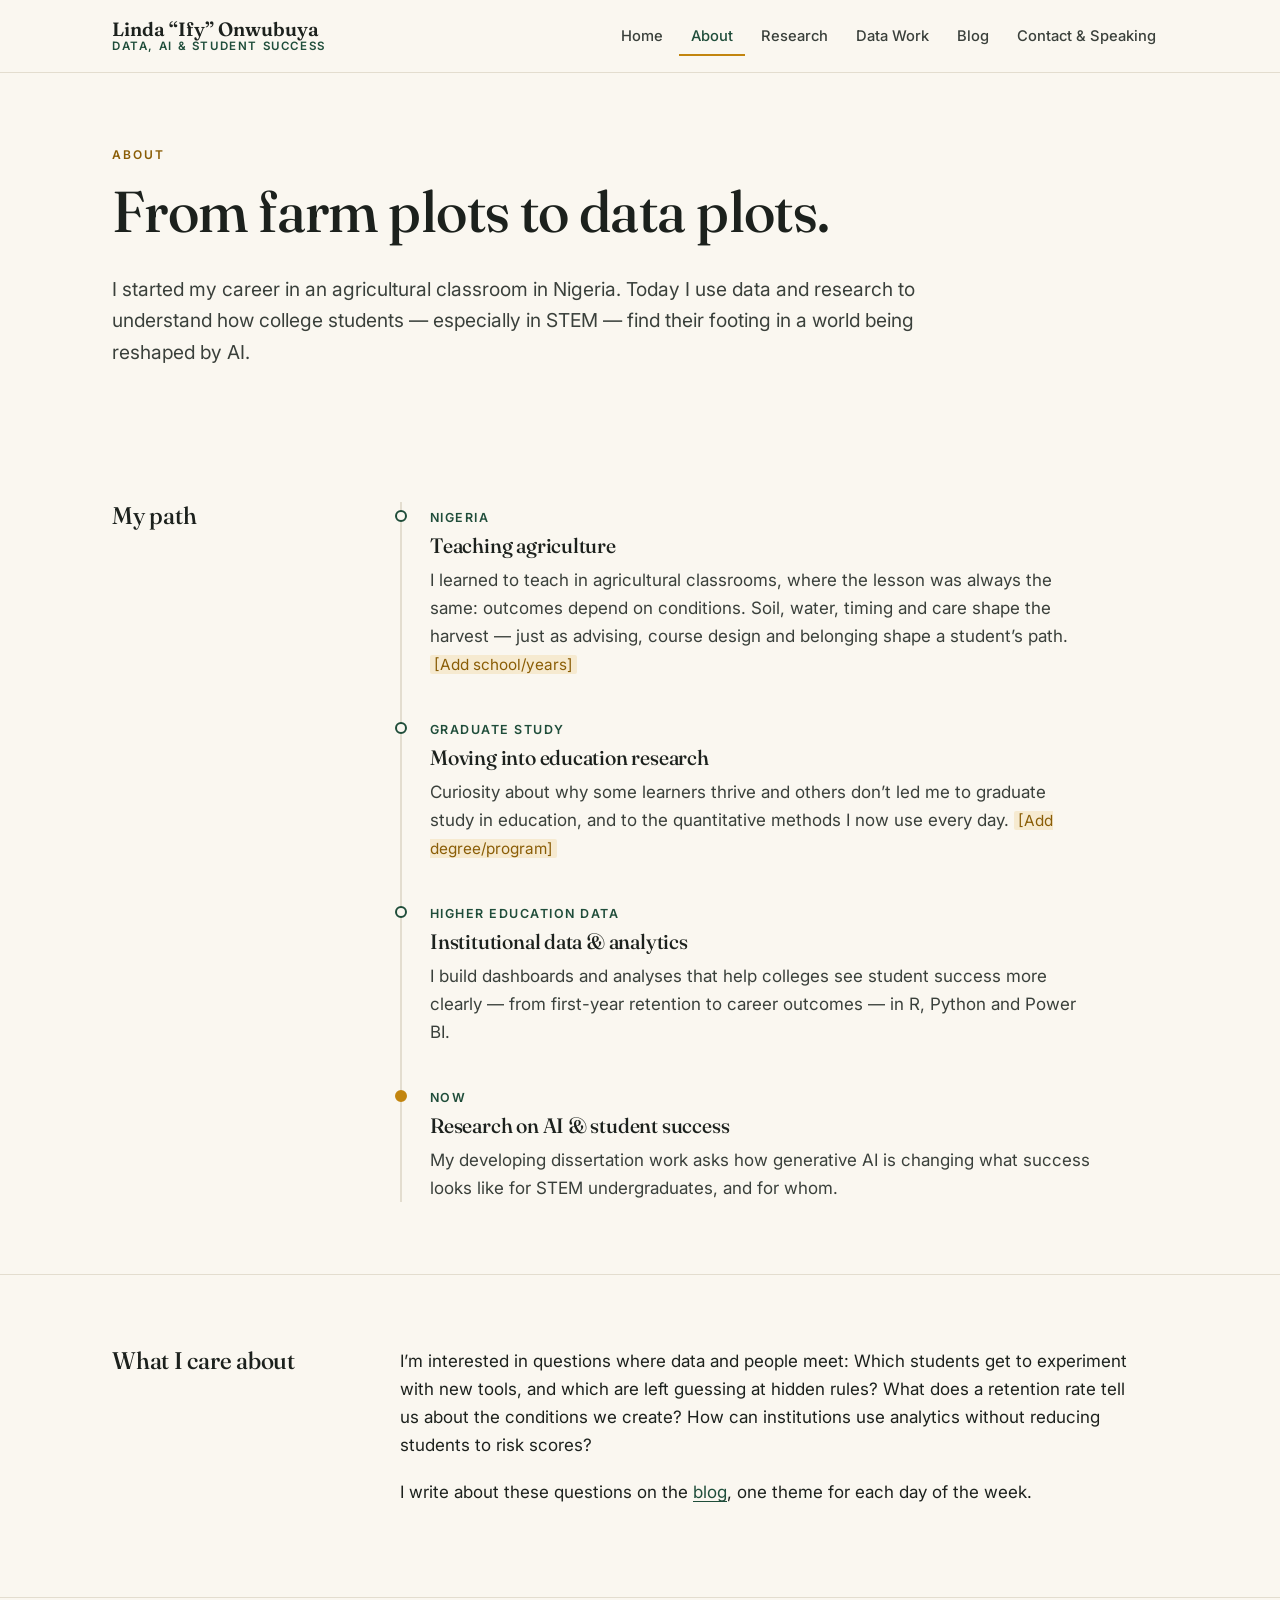
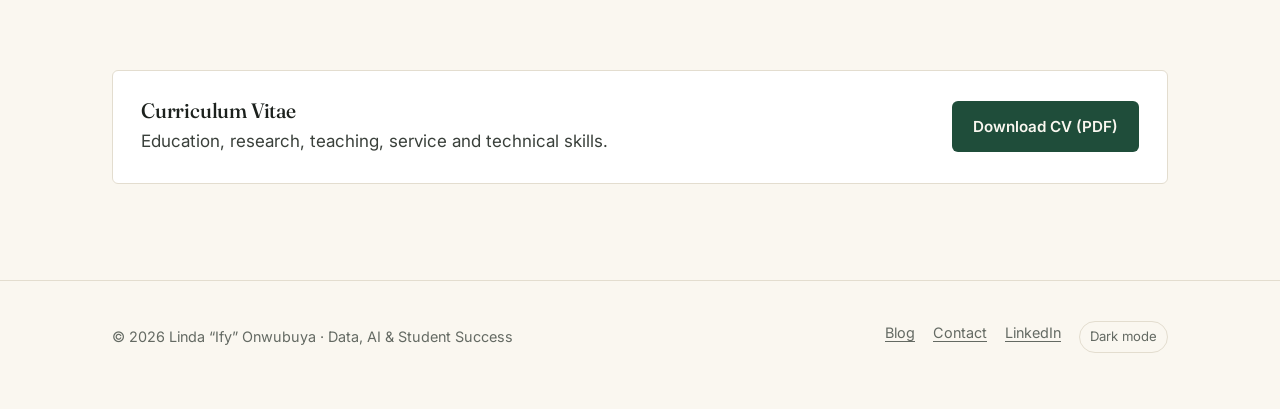
==== about.html @ b6c1badb "Build personal academic site with weekday-themed blog Six pages (Home, About, Research, Data Work, B" ====
<!doctype html>
<html lang="en">
<head>
<meta charset="utf-8">
<meta name="viewport" content="width=device-width, initial-scale=1">
<title>About · Linda “Ify” Onwubuya</title>
<meta name="description" content="From teaching agriculture in Nigeria to higher education data and research.">
<link rel="preconnect" href="https://fonts.googleapis.com">
<link rel="preconnect" href="https://fonts.gstatic.com" crossorigin>
<link href="https://fonts.googleapis.com/css2?family=Fraunces:ital,opsz,wght@0,9..144,400;0,9..144,500;0,9..144,600;1,9..144,400&family=Inter:wght@400;500;600&display=swap" rel="stylesheet">
<link rel="stylesheet" href="assets/css/style.css">
<link rel="icon" href="assets/img/favicon.svg" type="image/svg+xml">
</head>
<body>
<a class="skip" href="#main">Skip to content</a>
<header class="site-header">
  <div class="wrap">
    <a class="brand" href="index.html">
      <span class="brand-name">Linda “Ify” Onwubuya</span>
      <span class="brand-tag">Data, AI &amp; Student Success</span>
    </a>
    <button class="nav-toggle" aria-expanded="false" aria-controls="site-nav">Menu</button>
    <nav class="nav" id="site-nav" aria-label="Main">
      <a href="index.html">Home</a>
      <a href="about.html" aria-current="page">About</a>
      <a href="research.html">Research</a>
      <a href="data.html">Data Work</a>
      <a href="blog.html">Blog</a>
      <a href="contact.html">Contact & Speaking</a>
    </nav>
  </div>
</header>
<main id="main">

<section class="page-head">
  <div class="wrap">
    <p class="eyebrow">About</p>
    <h1>From farm plots to data plots.</h1>
    <p class="lede">I started my career in an agricultural classroom in Nigeria. Today I use data and research to understand how college students — especially in STEM — find their footing in a world being reshaped by AI.</p>
  </div>
</section>

<section class="section">
  <div class="wrap split">
    <div><h2>My path</h2></div>
    <div>
      <ol class="timeline">
        <li>
          <span class="place">Nigeria</span>
          <h3>Teaching agriculture</h3>
          <p>I learned to teach in agricultural classrooms, where the lesson was always the same: outcomes depend on conditions. Soil, water, timing and care shape the harvest — just as advising, course design and belonging shape a student’s path. <span class="placeholder">[Add school/years]</span></p>
        </li>
        <li>
          <span class="place">Graduate study</span>
          <h3>Moving into education research</h3>
          <p>Curiosity about why some learners thrive and others don’t led me to graduate study in education, and to the quantitative methods I now use every day. <span class="placeholder">[Add degree/program]</span></p>
        </li>
        <li>
          <span class="place">Higher education data</span>
          <h3>Institutional data &amp; analytics</h3>
          <p>I build dashboards and analyses that help colleges see student success more clearly — from first-year retention to career outcomes — in R, Python and Power BI.</p>
        </li>
        <li>
          <span class="place">Now</span>
          <h3>Research on AI &amp; student success</h3>
          <p>My developing dissertation work asks how generative AI is changing what success looks like for STEM undergraduates, and for whom.</p>
        </li>
      </ol>
    </div>
  </div>
</section>

<section class="section">
  <div class="wrap split">
    <div><h2>What I care about</h2></div>
    <div class="prose">
      <p>I’m interested in questions where data and people meet: Which students get to experiment with new tools, and which are left guessing at hidden rules? What does a retention rate tell us about the conditions we create? How can institutions use analytics without reducing students to risk scores?</p>
      <p>I write about these questions on the <a href="blog.html">blog</a>, one theme for each day of the week.</p>
    </div>
  </div>
</section>

<section class="section">
  <div class="wrap">
    <div class="callout">
      <div>
        <h3>Curriculum Vitae</h3>
        <p>Education, research, teaching, service and technical skills.</p>
      </div>
      <a class="btn btn-primary" href="assets/cv/Onwubuya-CV.pdf" download>Download CV (PDF)</a>
    </div>
  </div>
</section>
</main>
<footer class="site-footer">
  <div class="wrap">
    <span>© <span id="year">2026</span> Linda “Ify” Onwubuya · Data, AI &amp; Student Success</span>
    <div class="foot-links">
      <a href="blog.html">Blog</a>
      <a href="contact.html">Contact</a>
      <a href="https://www.linkedin.com/in/your-profile" rel="noopener">LinkedIn</a>
      <button class="theme-btn" type="button">Dark mode</button>
    </div>
  </div>
</footer>
<script src="assets/js/posts.js"></script>
<script src="assets/js/main.js"></script>
</body>
</html>
---- assets/css/style.css ----
/* ==========================================================================
   Data, AI & Student Success — Linda "Ify" Onwubuya
   Editorial, journal-like styles. Deep green + warm amber on off-white.
   ========================================================================== */

:root {
  --bg: #FAF7F0;
  --surface: #FFFFFF;
  --ink: #1C211D;
  --ink-soft: #3A403B;
  --muted: #646A63;
  --rule: #E3DDCF;
  --green: #1F4D3A;
  --green-deep: #163A2B;
  --green-tint: #E5EDE7;
  --amber: #C2850F;
  --amber-ink: #8A5D06;
  --amber-tint: #F6EAD0;
  --focus: #C2850F;

  /* Theme tags — one per weekday */
  --t-ai: #2F5D8A;          /* Mon */
  --t-success: #1F6B4A;     /* Tue */
  --t-career: #B0601C;      /* Wed */
  --t-assessment: #6A4C98;  /* Thu */
  --t-equity: #A3304A;      /* Fri */
  --t-methods: #2F7476;     /* Sat */
  --t-reflections: #857226; /* Sun */
  --tag-tint: 12%;

  --serif: "Fraunces", Georgia, "Times New Roman", serif;
  --sans: "Inter", system-ui, -apple-system, "Segoe UI", Roboto, sans-serif;
  --measure: 68ch;
  --wrap: 1120px;
  --radius: 6px;
  color-scheme: light;
}

@media (prefers-color-scheme: dark) {
  :root:not([data-theme="light"]) {
    --bg: #141815;
    --surface: #1B201C;
    --ink: #ECE8DE;
    --ink-soft: #D3CFC4;
    --muted: #A4A99F;
    --rule: #2E352F;
    --green: #8CC3A6;
    --green-deep: #A9D5BC;
    --green-tint: #1F2E25;
    --amber: #E3A93A;
    --amber-ink: #EBB957;
    --amber-tint: #33291A;
    --t-ai: #7FA9D6;
    --t-success: #6FC198;
    --t-career: #E3975A;
    --t-assessment: #B39BE0;
    --t-equity: #E07F94;
    --t-methods: #6FC0C2;
    --t-reflections: #CDB860;
    --tag-tint: 18%;
    color-scheme: dark;
  }
}
:root[data-theme="dark"] {
  --bg: #141815;
  --surface: #1B201C;
  --ink: #ECE8DE;
  --ink-soft: #D3CFC4;
  --muted: #A4A99F;
  --rule: #2E352F;
  --green: #8CC3A6;
  --green-deep: #A9D5BC;
  --green-tint: #1F2E25;
  --amber: #E3A93A;
  --amber-ink: #EBB957;
  --amber-tint: #33291A;
  --t-ai: #7FA9D6;
  --t-success: #6FC198;
  --t-career: #E3975A;
  --t-assessment: #B39BE0;
  --t-equity: #E07F94;
  --t-methods: #6FC0C2;
  --t-reflections: #CDB860;
  --tag-tint: 18%;
  color-scheme: dark;
}

/* ---------- Base ---------- */
*, *::before, *::after { box-sizing: border-box; }
html { -webkit-text-size-adjust: 100%; scroll-behavior: smooth; }
body {
  margin: 0;
  background: var(--bg);
  color: var(--ink);
  font-family: var(--sans);
  font-size: 17px;
  line-height: 1.65;
  -webkit-font-smoothing: antialiased;
}
img, svg { max-width: 100%; display: block; }
a { color: var(--green); text-decoration-thickness: 1px; text-underline-offset: 3px; }
a:hover { color: var(--amber-ink); }
:focus-visible { outline: 2px solid var(--focus); outline-offset: 3px; border-radius: 2px; }

h1, h2, h3, h4 {
  font-family: var(--serif);
  font-weight: 500;
  line-height: 1.15;
  letter-spacing: -0.01em;
  color: var(--ink);
  margin: 0 0 .5em;
  font-variation-settings: "opsz" 72;
}
h1 { font-size: clamp(2.2rem, 5vw, 3.6rem); }
h2 { font-size: clamp(1.6rem, 3vw, 2.1rem); }
h3 { font-size: 1.3rem; }
p { margin: 0 0 1.1em; }

.wrap { max-width: var(--wrap); margin: 0 auto; padding: 0 16px; }
@media (min-width: 720px) { .wrap { padding: 0 32px; } }

.skip { position: absolute; left: -999px; top: 0; background: var(--green); color: #fff; padding: 8px 12px; z-index: 10; }
.skip:focus { left: 8px; top: 8px; }

/* ---------- Header ---------- */
.site-header { border-bottom: 1px solid var(--rule); background: var(--bg); position: sticky; top: 0; z-index: 5; }
.site-header .wrap { display: flex; align-items: center; justify-content: space-between; gap: 16px; min-height: 72px; }
.brand { text-decoration: none; color: var(--ink); display: flex; flex-direction: column; line-height: 1.15; }
.brand-name { font-family: var(--serif); font-size: 1.2rem; font-weight: 600; }
.brand-tag { font-size: .72rem; letter-spacing: .14em; text-transform: uppercase; color: var(--green); font-weight: 600; }
.brand:hover { color: var(--ink); }

.nav { display: flex; gap: 4px; align-items: center; }
.nav a {
  text-decoration: none; color: var(--ink-soft); font-size: .92rem; font-weight: 500;
  padding: 8px 12px; border-radius: var(--radius);
}
.nav a:hover { color: var(--green); background: var(--green-tint); }
.nav a[aria-current="page"] { color: var(--green); box-shadow: inset 0 -2px 0 var(--amber); border-radius: 0; }

.nav-toggle {
  display: none; background: none; border: 1px solid var(--rule); color: var(--ink);
  padding: 8px 12px; border-radius: var(--radius); font: inherit; font-size: .9rem; cursor: pointer;
}
@media (max-width: 860px) {
  .nav-toggle { display: inline-block; }
  .nav {
    display: none; position: absolute; top: 72px; left: 0; right: 0; flex-direction: column; align-items: stretch;
    background: var(--bg); border-bottom: 1px solid var(--rule); padding: 8px 16px 16px;
  }
  .nav.open { display: flex; }
  .nav a[aria-current="page"] { box-shadow: inset 3px 0 0 var(--amber); }
}

/* ---------- Sections ---------- */
main { display: block; }
.section { padding: 72px 0; }
.section + .section { border-top: 1px solid var(--rule); }
.section-tight { padding: 48px 0; }
.eyebrow {
  font-size: .75rem; font-weight: 600; letter-spacing: .16em; text-transform: uppercase;
  color: var(--amber-ink); margin: 0 0 14px;
}
.lede { font-size: 1.2rem; color: var(--ink-soft); max-width: var(--measure); }
.prose { max-width: var(--measure); }
.prose h2 { margin-top: 1.6em; }
.prose h3 { margin-top: 1.4em; }
.muted { color: var(--muted); }
.small { font-size: .88rem; }

.page-head { padding: 72px 0 40px; }
.page-head h1 { max-width: 20ch; }
.page-head .lede { margin-top: 12px; }

/* ---------- Hero ---------- */
.hero { padding: 88px 0 72px; }
.hero h1 { max-width: 18ch; font-weight: 400; }
.hero h1 em { font-style: italic; color: var(--green); }
.hero-grid { display: grid; gap: 48px; align-items: end; }
@media (min-width: 900px) { .hero-grid { grid-template-columns: 1.6fr 1fr; } }
.hero-aside { border-left: 2px solid var(--amber); padding-left: 20px; color: var(--ink-soft); }
.hero-aside p:last-child { margin-bottom: 0; }

/* ---------- Buttons ---------- */
.btn {
  display: inline-flex; align-items: center; gap: 8px; font: inherit; font-weight: 600; font-size: .95rem;
  text-decoration: none; padding: 12px 20px; border-radius: var(--radius); border: 1px solid transparent; cursor: pointer;
}
.btn-primary { background: var(--green); color: var(--bg); }
.btn-primary:hover { background: var(--green-deep); color: var(--bg); }
.btn-ghost { border-color: var(--rule); color: var(--ink); background: transparent; }
.btn-ghost:hover { border-color: var(--green); color: var(--green); }
.btn-row { display: flex; flex-wrap: wrap; gap: 12px; margin-top: 28px; }

/* ---------- Theme tags (signature) ---------- */
.tag {
  --c: var(--green);
  display: inline-flex; align-items: center; gap: 6px; white-space: nowrap;
  font-size: .72rem; font-weight: 600; letter-spacing: .04em; text-transform: uppercase;
  color: var(--c); background: color-mix(in srgb, var(--c) var(--tag-tint), transparent);
  padding: 4px 9px 4px 8px; border-radius: 3px; text-decoration: none; line-height: 1.3;
}
.tag::before { content: ""; width: 7px; height: 7px; border-radius: 50%; background: var(--c); flex: none; }
.tag[data-theme="ai"]          { --c: var(--t-ai); }
.tag[data-theme="success"]     { --c: var(--t-success); }
.tag[data-theme="career"]      { --c: var(--t-career); }
.tag[data-theme="assessment"]  { --c: var(--t-assessment); }
.tag[data-theme="equity"]      { --c: var(--t-equity); }
.tag[data-theme="methods"]     { --c: var(--t-methods); }
.tag[data-theme="reflections"] { --c: var(--t-reflections); }

/* Weekday rhythm strip */
.rhythm { display: grid; grid-template-columns: repeat(7, minmax(0, 1fr)); gap: 0; border-top: 1px solid var(--rule); border-bottom: 1px solid var(--rule); }
.rhythm a {
  --c: var(--green);
  display: block; padding: 18px 12px 16px; text-decoration: none; color: var(--ink);
  border-top: 4px solid var(--c); border-right: 1px solid var(--rule); transition: background .15s;
}
.rhythm a:last-child { border-right: 0; }
.rhythm a:hover { background: color-mix(in srgb, var(--c) 8%, transparent); color: var(--ink); }
.rhythm .day { display: block; font-size: .7rem; letter-spacing: .14em; text-transform: uppercase; color: var(--muted); font-weight: 600; }
.rhythm .theme { display: block; font-family: var(--serif); font-size: 1rem; line-height: 1.25; margin-top: 6px; }
.rhythm a[data-theme="ai"] { --c: var(--t-ai); }
.rhythm a[data-theme="success"] { --c: var(--t-success); }
.rhythm a[data-theme="career"] { --c: var(--t-career); }
.rhythm a[data-theme="assessment"] { --c: var(--t-assessment); }
.rhythm a[data-theme="equity"] { --c: var(--t-equity); }
.rhythm a[data-theme="methods"] { --c: var(--t-methods); }
.rhythm a[data-theme="reflections"] { --c: var(--t-reflections); }
@media (max-width: 820px) {
  .rhythm { grid-template-columns: 1fr; }
  .rhythm a { border-top: 0; border-left: 4px solid var(--c); border-right: 0; border-bottom: 1px solid var(--rule); display: flex; gap: 16px; align-items: baseline; padding: 12px 14px; }
  .rhythm a:last-child { border-bottom: 0; }
  .rhythm .day { width: 3.5em; flex: none; }
  .rhythm .theme { margin-top: 0; }
}

/* ---------- Post cards / list ---------- */
.section-head { display: flex; justify-content: space-between; align-items: baseline; gap: 16px; flex-wrap: wrap; margin-bottom: 32px; }
.section-head h2 { margin: 0; }
.section-head a { font-size: .92rem; font-weight: 600; text-decoration: none; }

.cards { display: grid; gap: 32px; }
@media (min-width: 760px) { .cards-3 { grid-template-columns: repeat(3, 1fr); } .cards-2 { grid-template-columns: repeat(2, 1fr); } }

.post-card { display: flex; flex-direction: column; gap: 12px; padding-top: 20px; border-top: 1px solid var(--ink); }
.post-card h3 { margin: 0; font-size: 1.35rem; }
.post-card h3 a { color: var(--ink); text-decoration: none; }
.post-card h3 a:hover { color: var(--green); }
.post-card p { margin: 0; color: var(--ink-soft); font-size: .96rem; }
.meta { display: flex; flex-wrap: wrap; align-items: center; gap: 10px; font-size: .82rem; color: var(--muted); }

.post-list { list-style: none; margin: 0; padding: 0; }
.post-row { display: grid; gap: 8px 32px; padding: 28px 0; border-bottom: 1px solid var(--rule); }
.post-row:first-child { border-top: 1px solid var(--rule); }
@media (min-width: 760px) { .post-row { grid-template-columns: 170px 1fr; } }
.post-row .when { font-size: .85rem; color: var(--muted); padding-top: 4px; }
.post-row .when strong { display: block; color: var(--ink-soft); font-weight: 600; }
.post-row h3 { margin: 8px 0 6px; font-size: 1.45rem; }
.post-row h3 a { color: var(--ink); text-decoration: none; }
.post-row h3 a:hover { color: var(--green); }
.post-row p { margin: 0; color: var(--ink-soft); max-width: 62ch; }

/* Filter chips */
.filters { display: flex; flex-wrap: wrap; gap: 8px; margin: 0 0 36px; padding: 0; list-style: none; }
.chip {
  --c: var(--ink);
  font: inherit; font-size: .85rem; font-weight: 500; cursor: pointer;
  display: inline-flex; align-items: center; gap: 8px;
  padding: 7px 14px; border-radius: 999px; border: 1px solid var(--rule); background: var(--surface); color: var(--ink-soft);
}
.chip .dot { width: 8px; height: 8px; border-radius: 50%; background: var(--c); }
.chip .d { font-size: .7rem; letter-spacing: .1em; text-transform: uppercase; color: var(--muted); }
.chip:hover { border-color: var(--c); }
.chip[aria-pressed="true"] { background: var(--c); border-color: var(--c); color: var(--bg); }
.chip[aria-pressed="true"] .dot { background: var(--bg); }
.chip[aria-pressed="true"] .d { color: var(--bg); opacity: .8; }
.chip[data-theme="all"] { --c: var(--green); }
.chip[data-theme="ai"] { --c: var(--t-ai); }
.chip[data-theme="success"] { --c: var(--t-success); }
.chip[data-theme="career"] { --c: var(--t-career); }
.chip[data-theme="assessment"] { --c: var(--t-assessment); }
.chip[data-theme="equity"] { --c: var(--t-equity); }
.chip[data-theme="methods"] { --c: var(--t-methods); }
.chip[data-theme="reflections"] { --c: var(--t-reflections); }
.filter-status { font-size: .9rem; color: var(--muted); margin: -20px 0 16px; min-height: 1.5em; }

/* ---------- Article ---------- */
.article-head { padding: 64px 0 24px; max-width: var(--measure); }
.article-head h1 { font-size: clamp(2rem, 4.5vw, 3rem); }
.article-body { max-width: var(--measure); padding-bottom: 72px; font-size: 1.06rem; }
.article-body h2 { font-size: 1.55rem; margin-top: 1.8em; }
.article-body blockquote {
  margin: 1.6em 0; padding: 4px 0 4px 20px; border-left: 3px solid var(--amber);
  font-family: var(--serif); font-size: 1.25rem; line-height: 1.45; color: var(--ink);
}
.article-body ul { padding-left: 1.2em; }
.article-body li { margin-bottom: .4em; }
.article-foot { border-top: 1px solid var(--rule); padding-top: 24px; display: flex; justify-content: space-between; flex-wrap: wrap; gap: 12px; }

/* ---------- Two-column + lists ---------- */
.split { display: grid; gap: 48px; }
@media (min-width: 900px) { .split { grid-template-columns: 240px 1fr; } .split > :first-child { position: sticky; top: 100px; align-self: start; } }
.split h2 { font-size: 1.5rem; }

.entries { list-style: none; margin: 0; padding: 0; }
.entries li { padding: 18px 0; border-bottom: 1px solid var(--rule); }
.entries li:first-child { padding-top: 0; }
.entries .yr { font-size: .8rem; font-weight: 600; letter-spacing: .08em; color: var(--amber-ink); display: block; margin-bottom: 4px; }
.entries .title { font-family: var(--serif); font-size: 1.12rem; color: var(--ink); }
.entries .venue { color: var(--muted); font-size: .92rem; display: block; margin-top: 4px; }
.status {
  display: inline-block; font-size: .7rem; font-weight: 600; letter-spacing: .08em; text-transform: uppercase;
  border: 1px solid var(--rule); color: var(--muted); padding: 1px 7px; border-radius: 3px; margin-left: 6px; vertical-align: 2px;
}
.placeholder { background: var(--amber-tint); color: var(--amber-ink); padding: 0 4px; border-radius: 2px; font-size: .9em; }

/* Timeline (About) */
.timeline { list-style: none; margin: 0; padding: 0; border-left: 2px solid var(--rule); }
.timeline li { position: relative; padding: 0 0 36px 28px; }
.timeline li::before {
  content: ""; position: absolute; left: -7px; top: 8px; width: 12px; height: 12px; border-radius: 50%;
  background: var(--bg); border: 2px solid var(--green);
}
.timeline li:last-child { padding-bottom: 0; }
.timeline li:last-child::before { background: var(--amber); border-color: var(--amber); }
.timeline .place { font-size: .78rem; font-weight: 600; letter-spacing: .12em; text-transform: uppercase; color: var(--green); }
.timeline h3 { margin: 4px 0 8px; }
.timeline p { color: var(--ink-soft); margin: 0; max-width: 60ch; }

/* Callout */
.callout {
  background: var(--surface); border: 1px solid var(--rule); border-radius: var(--radius); padding: 28px;
  display: flex; flex-wrap: wrap; gap: 20px; justify-content: space-between; align-items: center;
}
.callout h3 { margin: 0 0 4px; }
.callout p { margin: 0; color: var(--ink-soft); }

/* ---------- Project cards (Data Work) ---------- */
.project { background: var(--surface); border: 1px solid var(--rule); border-radius: var(--radius); overflow: hidden; display: flex; flex-direction: column; }
.project-fig { border-bottom: 1px solid var(--rule); padding: 20px 20px 12px; background: var(--bg); }
.project-fig svg { width: 100%; height: auto; }
.project-body { padding: 24px; display: flex; flex-direction: column; gap: 12px; flex: 1; }
.project-body h3 { margin: 0; }
.project-body p { margin: 0; color: var(--ink-soft); font-size: .96rem; }
.tools { display: flex; flex-wrap: wrap; gap: 6px; }
.tool { font-size: .75rem; font-weight: 600; padding: 3px 8px; border-radius: 3px; background: var(--green-tint); color: var(--green); }
.project dl { margin: 4px 0 0; display: grid; grid-template-columns: auto 1fr; gap: 4px 12px; font-size: .86rem; }
.project dt { color: var(--muted); }
.project dd { margin: 0; color: var(--ink-soft); }
.project-links { margin-top: auto; padding-top: 8px; display: flex; gap: 16px; font-size: .9rem; font-weight: 600; }
.project-links a { text-decoration: none; }
.project-links a:hover { text-decoration: underline; }

/* Chart text inside SVG figures */
.fig-label { font: 600 11px var(--sans); fill: var(--muted); letter-spacing: .04em; }
.fig-value { font: 600 11px var(--sans); fill: var(--ink-soft); }
.fig-axis { stroke: var(--rule); stroke-width: 1; }
.fig-green { fill: var(--green); }
.fig-amber { fill: var(--amber); }
.fig-line-green { stroke: var(--green); }
.fig-line-amber { stroke: var(--amber); }
.fig-soft { fill: var(--green-tint); }

/* ---------- Topics (Contact) ---------- */
.topics { display: grid; gap: 0; counter-reset: t; }
@media (min-width: 760px) { .topics { grid-template-columns: repeat(2, 1fr); column-gap: 48px; } }
.topic { padding: 22px 0; border-top: 1px solid var(--rule); counter-increment: t; }
.topic h3 { margin: 0 0 6px; font-size: 1.2rem; }
.topic h3::before { content: counter(t, decimal-leading-zero); font-family: var(--sans); font-size: .75rem; font-weight: 600; color: var(--amber-ink); margin-right: 10px; letter-spacing: .08em; vertical-align: 3px; }
.topic p { margin: 0; color: var(--ink-soft); font-size: .96rem; }

.contact-list { list-style: none; margin: 0; padding: 0; }
.contact-list li { display: grid; grid-template-columns: 110px 1fr; gap: 12px; padding: 14px 0; border-bottom: 1px solid var(--rule); }
.contact-list .k { font-size: .78rem; font-weight: 600; letter-spacing: .12em; text-transform: uppercase; color: var(--muted); padding-top: 3px; }
.contact-list a { word-break: break-word; }

/* ---------- Footer ---------- */
.site-footer { border-top: 1px solid var(--rule); padding: 40px 0 56px; margin-top: 24px; font-size: .9rem; color: var(--muted); }
.site-footer .wrap { display: flex; flex-wrap: wrap; justify-content: space-between; gap: 16px; align-items: center; }
.site-footer a { color: var(--muted); }
.site-footer a:hover { color: var(--green); }
.foot-links { display: flex; gap: 18px; flex-wrap: wrap; }
.theme-btn { background: none; border: 1px solid var(--rule); color: var(--muted); font: inherit; font-size: .82rem; padding: 4px 10px; border-radius: 999px; cursor: pointer; }
.theme-btn:hover { color: var(--green); border-color: var(--green); }

@media (prefers-reduced-motion: reduce) { html { scroll-behavior: auto; } * { transition: none !important; } }
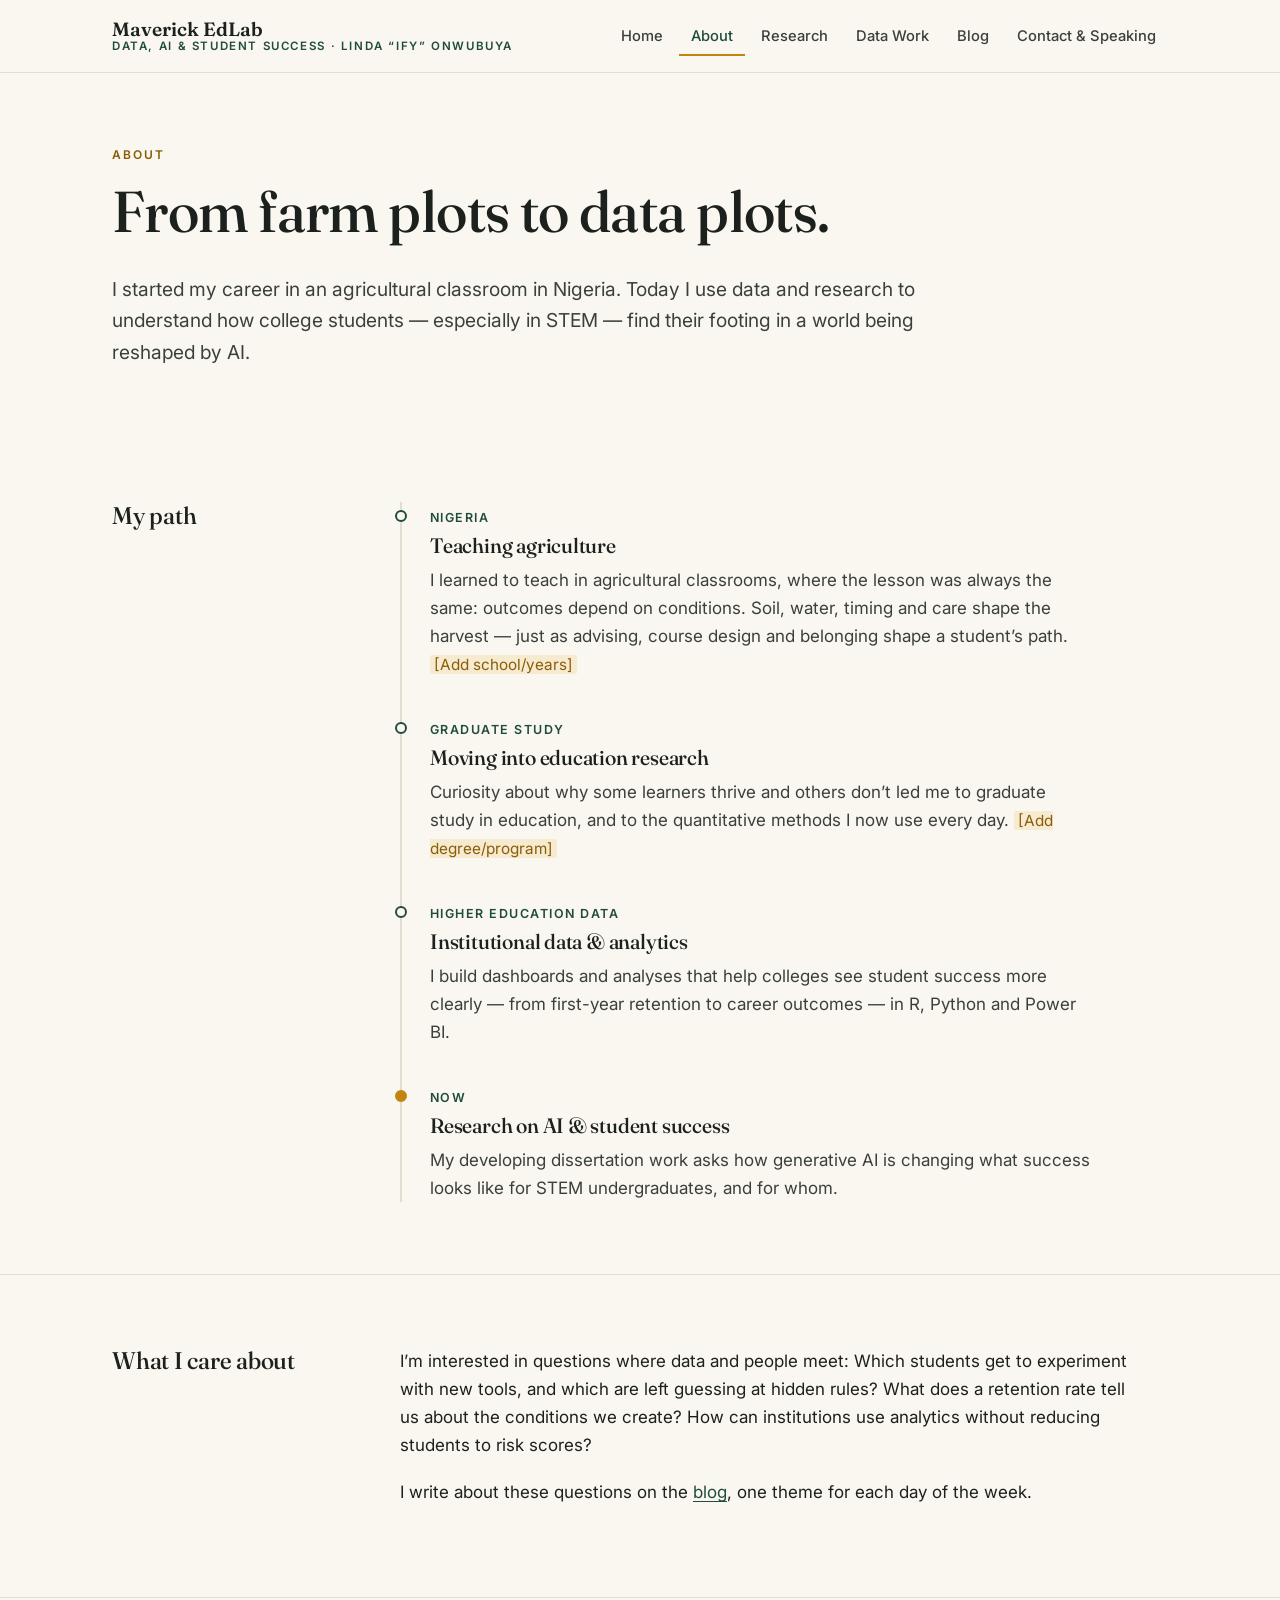
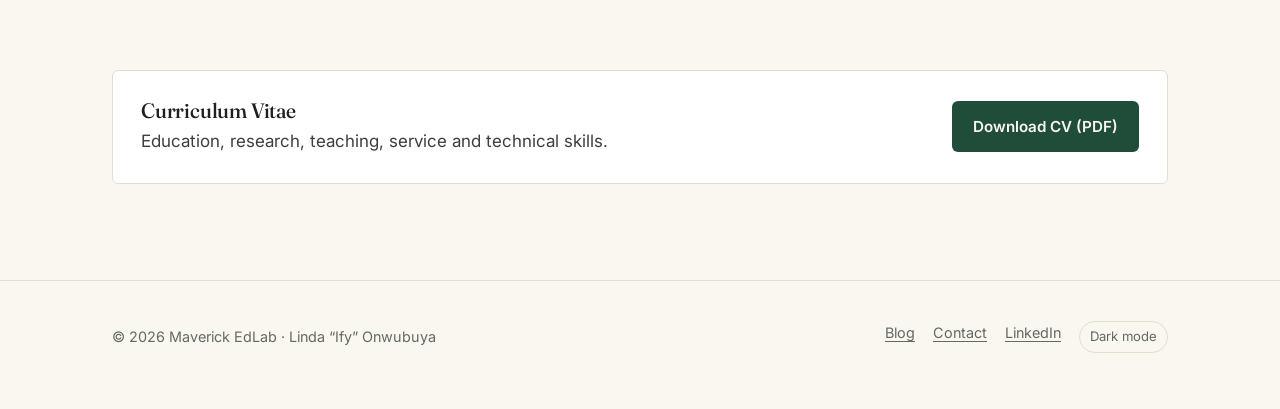
==== commit 466558c7: "Rebrand site as Maverick EdLab Header, page titles, footer, favicon and README now use the Maverick " ====
--- a/about.html
+++ b/about.html
@@ -3,7 +3,7 @@
 <head>
 <meta charset="utf-8">
 <meta name="viewport" content="width=device-width, initial-scale=1">
-<title>About · Linda “Ify” Onwubuya</title>
+<title>About · Maverick EdLab</title>
 <meta name="description" content="From teaching agriculture in Nigeria to higher education data and research.">
 <link rel="preconnect" href="https://fonts.googleapis.com">
 <link rel="preconnect" href="https://fonts.gstatic.com" crossorigin>
@@ -16,8 +16,8 @@
 <header class="site-header">
   <div class="wrap">
     <a class="brand" href="index.html">
-      <span class="brand-name">Linda “Ify” Onwubuya</span>
-      <span class="brand-tag">Data, AI &amp; Student Success</span>
+      <span class="brand-name">Maverick EdLab</span>
+      <span class="brand-tag">Data, AI &amp; Student Success <span class="brand-by">· Linda “Ify” Onwubuya</span></span>
     </a>
     <button class="nav-toggle" aria-expanded="false" aria-controls="site-nav">Menu</button>
     <nav class="nav" id="site-nav" aria-label="Main">
@@ -94,7 +94,7 @@
 </main>
 <footer class="site-footer">
   <div class="wrap">
-    <span>© <span id="year">2026</span> Linda “Ify” Onwubuya · Data, AI &amp; Student Success</span>
+    <span>© <span id="year">2026</span> Maverick EdLab · Linda “Ify” Onwubuya</span>
     <div class="foot-links">
       <a href="blog.html">Blog</a>
       <a href="contact.html">Contact</a>
--- a/assets/css/style.css
+++ b/assets/css/style.css
@@ -385,3 +385,6 @@
 .theme-btn:hover { color: var(--green); border-color: var(--green); }
 
 @media (prefers-reduced-motion: reduce) { html { scroll-behavior: auto; } * { transition: none !important; } }
+
+/* Brand byline: hide the name on very small screens to keep the header tidy */
+@media (max-width: 420px) { .brand-by { display: none; } }
